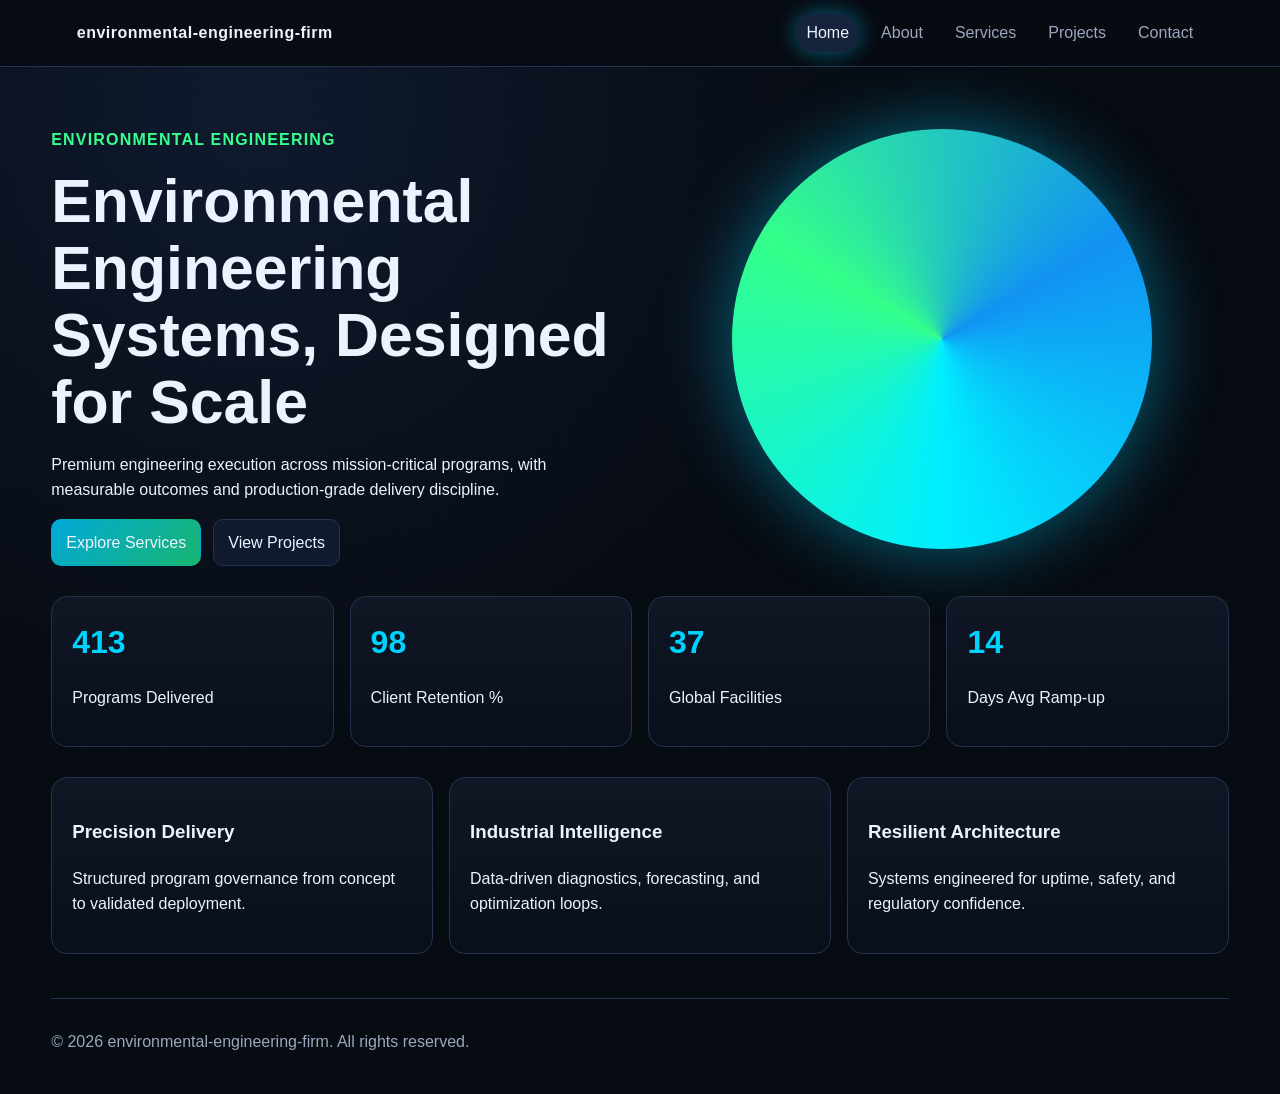
==== index.html @ 5383ba54 "initial commit" ====
﻿<!doctype html>
<html lang="en">
<head>
    <meta charset="UTF-8">
    <meta name="viewport" content="width=device-width, initial-scale=1.0">
    <meta name="description" content="environmental-engineering-firm premium industrial agency website.">
    <title>environmental-engineering-firm | Home</title>
    <link rel="stylesheet" href="css/styles.css">
</head>
<body>
    <div class="bg-grid" aria-hidden="true"></div>
    <header class="site-header">
        <a class="logo" href="index.html">environmental-engineering-firm</a>
        <nav>
                <a href="index.html" class="active">Home</a>
                <a href="about.html">About</a>
                <a href="services.html">Services</a>
                <a href="projects.html">Projects</a>
                <a href="contact.html">Contact</a>
        </nav>
    </header>
    <main class="container">
        <section class="hero reveal">
            <div>
                <p class="kicker">Environmental Engineering</p>
                <h1>Environmental Engineering Systems, Designed for Scale</h1>
                <p>Premium engineering execution across mission-critical programs, with measurable outcomes and production-grade delivery discipline.</p>
                <div class="hero-actions">
                    <a class="btn btn-primary" href="services.html">Explore Services</a>
                    <a class="btn" href="projects.html">View Projects</a>
                </div>
            </div>
            <div class="hero-orb" aria-hidden="true"></div>
        </section>
        <section class="stats reveal">
            <article class="card stat-card"><h3 data-counter="420">0</h3><p>Programs Delivered</p></article>
            <article class="card stat-card"><h3 data-counter="98">0</h3><p>Client Retention %</p></article>
            <article class="card stat-card"><h3 data-counter="37">0</h3><p>Global Facilities</p></article>
            <article class="card stat-card"><h3 data-counter="14">0</h3><p>Days Avg Ramp-up</p></article>
        </section>
        <section class="grid-3 reveal">
            <article class="card"><h3>Precision Delivery</h3><p>Structured program governance from concept to validated deployment.</p></article>
            <article class="card"><h3>Industrial Intelligence</h3><p>Data-driven diagnostics, forecasting, and optimization loops.</p></article>
            <article class="card"><h3>Resilient Architecture</h3><p>Systems engineered for uptime, safety, and regulatory confidence.</p></article>
        </section>
    </main>
    <footer class="site-footer">
        <p>&copy; 2026 environmental-engineering-firm. All rights reserved.</p>
    </footer>
    <script src="js/script.js"></script>
</body>
</html>
---- css/styles.css ----
﻿:root {
    --bg: #070b12;
    --text: #edf2ff;
    --muted: #9ca7bf;
    --line: #24334f;
    --accent: #00d2ff;
    --accent-2: #36ff8f;
    --glow: 0 0 22px rgba(0, 210, 255, 0.45);
    --radius: 16px;
}
* { box-sizing: border-box; }
html { scroll-behavior: smooth; }
body { margin: 0; font-family: "Segoe UI", "Trebuchet MS", sans-serif; background: radial-gradient(circle at 20% 10%, #0f1a2e, var(--bg) 45%), var(--bg); color: var(--text); line-height: 1.6; }
.bg-grid { position: fixed; inset: 0; background-image: linear-gradient(rgba(255,255,255,.04) 1px, transparent 1px), linear-gradient(90deg, rgba(255,255,255,.04) 1px, transparent 1px); background-size: 40px 40px; opacity: .25; pointer-events: none; z-index: -1; }
.site-header { position: sticky; top: 0; display: flex; justify-content: space-between; align-items: center; padding: 14px 6vw; border-bottom: 1px solid var(--line); background: rgba(7, 11, 18, 0.86); backdrop-filter: blur(8px); z-index: 10; }
.logo { color: var(--text); text-decoration: none; font-weight: 700; letter-spacing: .5px; }
nav { display: flex; gap: 12px; flex-wrap: wrap; }
nav a { color: var(--muted); text-decoration: none; padding: 6px 10px; border-radius: 999px; transition: .25s ease; }
nav a:hover, nav a.active { color: var(--text); background: #15233d; box-shadow: var(--glow); }
.container { width: min(1180px, 92vw); margin: 44px auto; display: grid; gap: 30px; }
.hero, .page-hero { display: grid; grid-template-columns: repeat(2, minmax(0, 1fr)); gap: 30px; align-items: center; }
.page-hero { grid-template-columns: 1fr; }
.kicker { color: var(--accent-2); text-transform: uppercase; letter-spacing: 1.2px; font-weight: 600; }
h1 { font-size: clamp(2rem, 5vw, 3.8rem); line-height: 1.1; margin: 0 0 16px; }
h2 { font-size: clamp(1.4rem, 3vw, 2rem); margin-top: 0; }
.hero-orb { width: min(420px, 100%); aspect-ratio: 1; border-radius: 50%; margin-inline: auto; background: conic-gradient(from 180deg, #0ef, #34ff8a, #1292f2, #0ef); box-shadow: 0 0 70px rgba(0, 210, 255, .45); animation: spin 18s linear infinite; }
@keyframes spin { to { transform: rotate(360deg); } }
.hero-actions { display: flex; gap: 12px; flex-wrap: wrap; margin-top: 16px; }
.btn { border: 1px solid var(--line); color: var(--text); text-decoration: none; background: #101a2f; padding: 10px 14px; border-radius: 10px; transition: .25s ease; cursor: pointer; }
.btn:hover { transform: translateY(-2px); box-shadow: var(--glow); }
.btn-primary { background: linear-gradient(130deg, #00a9d8, #18b56f); border-color: transparent; }
.grid-3, .stats { display: grid; grid-template-columns: repeat(4, minmax(0, 1fr)); gap: 16px; }
.grid-3 { grid-template-columns: repeat(3, minmax(0, 1fr)); }
.grid-2 { display: grid; grid-template-columns: repeat(2, minmax(0, 1fr)); gap: 16px; }
.card { background: linear-gradient(180deg, rgba(17, 24, 38, 0.94), rgba(10, 16, 27, 0.96)); border: 1px solid var(--line); border-radius: var(--radius); padding: 20px; transition: .3s ease; }
.card:hover { border-color: #2f5b9a; transform: translateY(-4px); box-shadow: var(--glow); }
.stat-card h3 { font-size: 2rem; margin: 0; color: var(--accent); }
.animated-card { animation: floatCard 3.8s ease-in-out infinite alternate; }
@keyframes floatCard { from { transform: translateY(0); } to { transform: translateY(-8px); } }
.tool-section .tool-grid { display: grid; grid-template-columns: repeat(2, minmax(0, 1fr)); gap: 16px; }
#tool-form { display: grid; gap: 12px; }
#tool-form label { display: grid; gap: 6px; color: var(--muted); font-size: .95rem; }
#tool-form input { background: #0a1323; border: 1px solid var(--line); color: var(--text); border-radius: 10px; padding: 9px 11px; }
.tool-output p { min-height: 54px; }
.meter { height: 10px; border-radius: 8px; background: #1b2539; overflow: hidden; }
.meter span { display: block; width: 0; height: 100%; background: linear-gradient(90deg, var(--accent), var(--accent-2)); transition: width .45s ease; }
.contact-form input, .contact-form textarea { width: 100%; background: #0a1323; color: var(--text); border: 1px solid var(--line); border-radius: 10px; padding: 9px 11px; }
.reveal { opacity: 0; transform: translateY(18px); transition: .65s ease; }
.reveal.show { opacity: 1; transform: translateY(0); }
.site-footer { width: min(1180px, 92vw); margin: 24px auto 40px; color: var(--muted); border-top: 1px solid var(--line); padding-top: 14px; }
@media (max-width: 960px) {
    .hero, .grid-3, .grid-2, .stats, .tool-section .tool-grid { grid-template-columns: 1fr; }
    .site-header { gap: 10px; flex-direction: column; align-items: flex-start; }
}
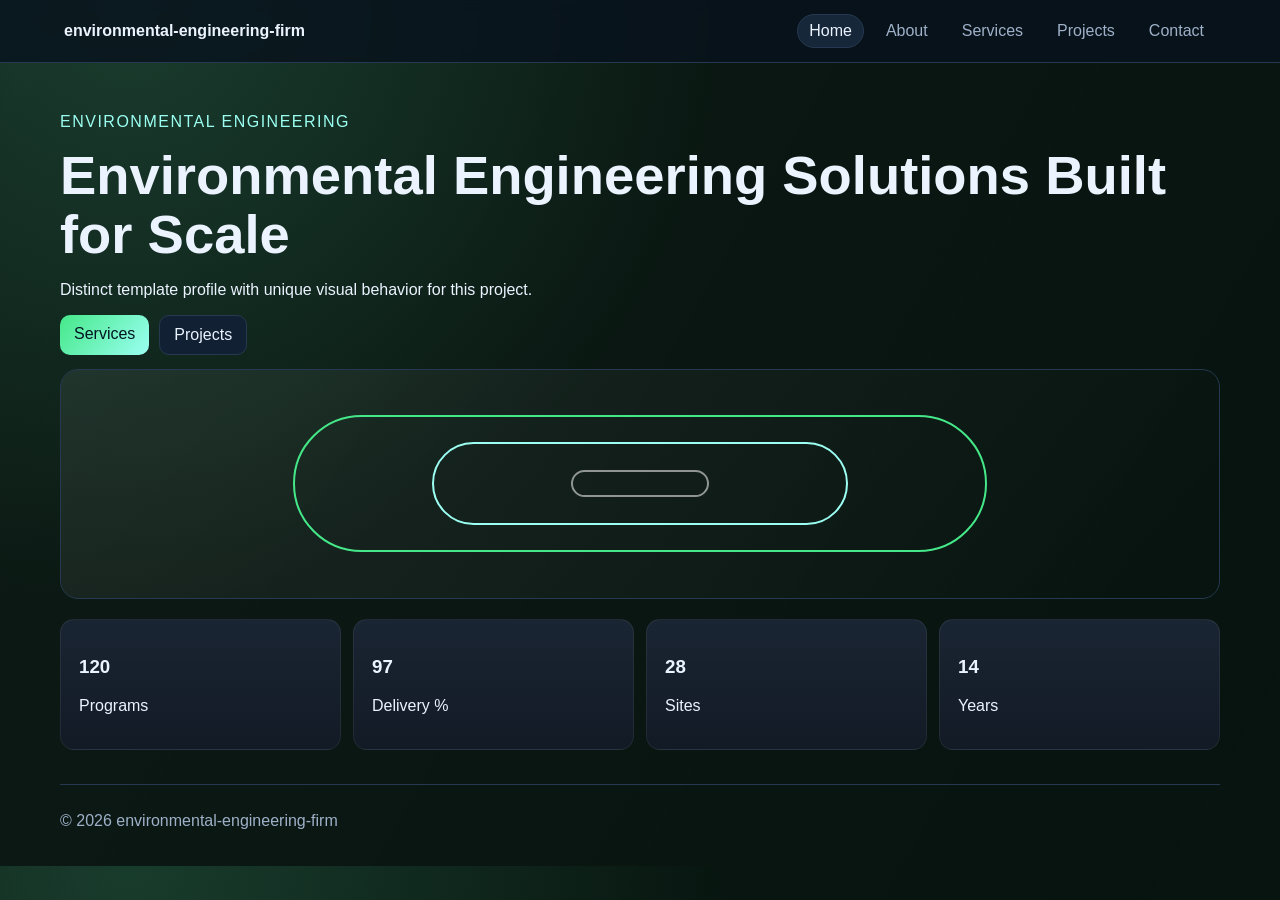
==== commit eab4b3ae: "made this unique" ====
--- a/index.html
+++ b/index.html
@@ -1,52 +1,2 @@
-﻿<!doctype html>
-<html lang="en">
-<head>
-    <meta charset="UTF-8">
-    <meta name="viewport" content="width=device-width, initial-scale=1.0">
-    <meta name="description" content="environmental-engineering-firm premium industrial agency website.">
-    <title>environmental-engineering-firm | Home</title>
-    <link rel="stylesheet" href="css/styles.css">
-</head>
-<body>
-    <div class="bg-grid" aria-hidden="true"></div>
-    <header class="site-header">
-        <a class="logo" href="index.html">environmental-engineering-firm</a>
-        <nav>
-                <a href="index.html" class="active">Home</a>
-                <a href="about.html">About</a>
-                <a href="services.html">Services</a>
-                <a href="projects.html">Projects</a>
-                <a href="contact.html">Contact</a>
-        </nav>
-    </header>
-    <main class="container">
-        <section class="hero reveal">
-            <div>
-                <p class="kicker">Environmental Engineering</p>
-                <h1>Environmental Engineering Systems, Designed for Scale</h1>
-                <p>Premium engineering execution across mission-critical programs, with measurable outcomes and production-grade delivery discipline.</p>
-                <div class="hero-actions">
-                    <a class="btn btn-primary" href="services.html">Explore Services</a>
-                    <a class="btn" href="projects.html">View Projects</a>
-                </div>
-            </div>
-            <div class="hero-orb" aria-hidden="true"></div>
-        </section>
-        <section class="stats reveal">
-            <article class="card stat-card"><h3 data-counter="420">0</h3><p>Programs Delivered</p></article>
-            <article class="card stat-card"><h3 data-counter="98">0</h3><p>Client Retention %</p></article>
-            <article class="card stat-card"><h3 data-counter="37">0</h3><p>Global Facilities</p></article>
-            <article class="card stat-card"><h3 data-counter="14">0</h3><p>Days Avg Ramp-up</p></article>
-        </section>
-        <section class="grid-3 reveal">
-            <article class="card"><h3>Precision Delivery</h3><p>Structured program governance from concept to validated deployment.</p></article>
-            <article class="card"><h3>Industrial Intelligence</h3><p>Data-driven diagnostics, forecasting, and optimization loops.</p></article>
-            <article class="card"><h3>Resilient Architecture</h3><p>Systems engineered for uptime, safety, and regulatory confidence.</p></article>
-        </section>
-    </main>
-    <footer class="site-footer">
-        <p>&copy; 2026 environmental-engineering-firm. All rights reserved.</p>
-    </footer>
-    <script src="js/script.js"></script>
-</body>
-</html>
+﻿<!doctype html><html lang="en"><head><meta charset="utf-8"><meta name="viewport" content="width=device-width,initial-scale=1"><title>environmental-engineering-firm | index.html</title><link rel="stylesheet" href="css/styles.css"></head><body class="nav-pill card-soft hero-stack motif-leaf btn-solid"><div class="bg"></div><header><a class="logo" href="index.html">environmental-engineering-firm</a><nav><a href="index.html" class="active">Home</a><a href="about.html">About</a><a href="services.html">Services</a><a href="projects.html">Projects</a><a href="contact.html">Contact</a></nav></header><main>        <section class="hero reveal"><div><p class="kicker">Environmental Engineering</p><h1>Environmental Engineering Solutions Built for Scale</h1><p>Distinct template profile with unique visual behavior for this project.</p><div class="actions"><a class="btn primary" href="services.html">Services</a><a class="btn" href="projects.html">Projects</a></div></div><div class="hero-visual"><span></span><span></span><span></span></div></section>
+        <section class="stats reveal"><article class="card"><h3 data-counter="120">0</h3><p>Programs</p></article><article class="card"><h3 data-counter="97">0</h3><p>Delivery %</p></article><article class="card"><h3 data-counter="28">0</h3><p>Sites</p></article><article class="card"><h3 data-counter="14">0</h3><p>Years</p></article></section></main><footer><p>&copy; 2026 environmental-engineering-firm</p></footer><script src="js/script.js"></script></body></html>
--- a/css/styles.css
+++ b/css/styles.css
@@ -1,54 +1,16 @@
-﻿:root {
-    --bg: #070b12;
-    --text: #edf2ff;
-    --muted: #9ca7bf;
-    --line: #24334f;
-    --accent: #00d2ff;
-    --accent-2: #36ff8f;
-    --glow: 0 0 22px rgba(0, 210, 255, 0.45);
-    --radius: 16px;
-}
-* { box-sizing: border-box; }
-html { scroll-behavior: smooth; }
-body { margin: 0; font-family: "Segoe UI", "Trebuchet MS", sans-serif; background: radial-gradient(circle at 20% 10%, #0f1a2e, var(--bg) 45%), var(--bg); color: var(--text); line-height: 1.6; }
-.bg-grid { position: fixed; inset: 0; background-image: linear-gradient(rgba(255,255,255,.04) 1px, transparent 1px), linear-gradient(90deg, rgba(255,255,255,.04) 1px, transparent 1px); background-size: 40px 40px; opacity: .25; pointer-events: none; z-index: -1; }
-.site-header { position: sticky; top: 0; display: flex; justify-content: space-between; align-items: center; padding: 14px 6vw; border-bottom: 1px solid var(--line); background: rgba(7, 11, 18, 0.86); backdrop-filter: blur(8px); z-index: 10; }
-.logo { color: var(--text); text-decoration: none; font-weight: 700; letter-spacing: .5px; }
-nav { display: flex; gap: 12px; flex-wrap: wrap; }
-nav a { color: var(--muted); text-decoration: none; padding: 6px 10px; border-radius: 999px; transition: .25s ease; }
-nav a:hover, nav a.active { color: var(--text); background: #15233d; box-shadow: var(--glow); }
-.container { width: min(1180px, 92vw); margin: 44px auto; display: grid; gap: 30px; }
-.hero, .page-hero { display: grid; grid-template-columns: repeat(2, minmax(0, 1fr)); gap: 30px; align-items: center; }
-.page-hero { grid-template-columns: 1fr; }
-.kicker { color: var(--accent-2); text-transform: uppercase; letter-spacing: 1.2px; font-weight: 600; }
-h1 { font-size: clamp(2rem, 5vw, 3.8rem); line-height: 1.1; margin: 0 0 16px; }
-h2 { font-size: clamp(1.4rem, 3vw, 2rem); margin-top: 0; }
-.hero-orb { width: min(420px, 100%); aspect-ratio: 1; border-radius: 50%; margin-inline: auto; background: conic-gradient(from 180deg, #0ef, #34ff8a, #1292f2, #0ef); box-shadow: 0 0 70px rgba(0, 210, 255, .45); animation: spin 18s linear infinite; }
-@keyframes spin { to { transform: rotate(360deg); } }
-.hero-actions { display: flex; gap: 12px; flex-wrap: wrap; margin-top: 16px; }
-.btn { border: 1px solid var(--line); color: var(--text); text-decoration: none; background: #101a2f; padding: 10px 14px; border-radius: 10px; transition: .25s ease; cursor: pointer; }
-.btn:hover { transform: translateY(-2px); box-shadow: var(--glow); }
-.btn-primary { background: linear-gradient(130deg, #00a9d8, #18b56f); border-color: transparent; }
-.grid-3, .stats { display: grid; grid-template-columns: repeat(4, minmax(0, 1fr)); gap: 16px; }
-.grid-3 { grid-template-columns: repeat(3, minmax(0, 1fr)); }
-.grid-2 { display: grid; grid-template-columns: repeat(2, minmax(0, 1fr)); gap: 16px; }
-.card { background: linear-gradient(180deg, rgba(17, 24, 38, 0.94), rgba(10, 16, 27, 0.96)); border: 1px solid var(--line); border-radius: var(--radius); padding: 20px; transition: .3s ease; }
-.card:hover { border-color: #2f5b9a; transform: translateY(-4px); box-shadow: var(--glow); }
-.stat-card h3 { font-size: 2rem; margin: 0; color: var(--accent); }
-.animated-card { animation: floatCard 3.8s ease-in-out infinite alternate; }
-@keyframes floatCard { from { transform: translateY(0); } to { transform: translateY(-8px); } }
-.tool-section .tool-grid { display: grid; grid-template-columns: repeat(2, minmax(0, 1fr)); gap: 16px; }
-#tool-form { display: grid; gap: 12px; }
-#tool-form label { display: grid; gap: 6px; color: var(--muted); font-size: .95rem; }
-#tool-form input { background: #0a1323; border: 1px solid var(--line); color: var(--text); border-radius: 10px; padding: 9px 11px; }
-.tool-output p { min-height: 54px; }
-.meter { height: 10px; border-radius: 8px; background: #1b2539; overflow: hidden; }
-.meter span { display: block; width: 0; height: 100%; background: linear-gradient(90deg, var(--accent), var(--accent-2)); transition: width .45s ease; }
-.contact-form input, .contact-form textarea { width: 100%; background: #0a1323; color: var(--text); border: 1px solid var(--line); border-radius: 10px; padding: 9px 11px; }
-.reveal { opacity: 0; transform: translateY(18px); transition: .65s ease; }
-.reveal.show { opacity: 1; transform: translateY(0); }
-.site-footer { width: min(1180px, 92vw); margin: 24px auto 40px; color: var(--muted); border-top: 1px solid var(--line); padding-top: 14px; }
-@media (max-width: 960px) {
-    .hero, .grid-3, .grid-2, .stats, .tool-section .tool-grid { grid-template-columns: 1fr; }
-    .site-header { gap: 10px; flex-direction: column; align-items: flex-start; }
-}
+﻿:root{--a:#45e889;--b:#9bfff2;--bg:#07140f;--g:#153929;--f:'Segoe UI',sans-serif;--t:#ebf3ff;--m:#9fb1c9;--l:#263950}*{box-sizing:border-box}html{scroll-behavior:smooth}body{margin:0;font-family:var(--f);color:var(--t);background:radial-gradient(circle at 10% 0%,var(--g),var(--bg) 42%),var(--bg)}.bg{position:fixed;inset:0;opacity:.2;pointer-events:none;z-index:-1}
+body.motif-rings .bg{background:radial-gradient(circle,#fff2 1px,transparent 1px);background-size:22px 22px}body.motif-mesh .bg{background-image:linear-gradient(#fff2 1px,transparent 1px),linear-gradient(90deg,#fff2 1px,transparent 1px);background-size:34px 34px}body.motif-radar .bg{background:radial-gradient(circle at 70% 20%,#fff3,transparent 30%)}body.motif-leaf .bg{background:linear-gradient(120deg,#fff2,transparent)}body.motif-strata .bg{background:repeating-linear-gradient(160deg,#fff1,#fff1 2px,transparent 2px,transparent 18px)}body.motif-vector .bg{background:linear-gradient(45deg,#fff2 1px,transparent 1px);background-size:26px 26px}body.motif-grain .bg{background:radial-gradient(#fff2 1px,transparent 1px);background-size:14px 14px}body.motif-signal .bg{background:repeating-radial-gradient(circle at 65% 35%,#fff2 0 2px,transparent 2px 18px)}body.motif-silicon .bg{background:linear-gradient(90deg,#fff2,transparent)}body.motif-matrix .bg{background:repeating-linear-gradient(0deg,#fff2,#fff2 1px,transparent 1px,transparent 12px)}body.motif-route .bg{background:linear-gradient(130deg,#fff2,transparent)}body.motif-grid .bg{background-image:linear-gradient(#fff2 1px,transparent 1px),linear-gradient(90deg,#fff2 1px,transparent 1px);background-size:40px 40px}body.motif-beam .bg{background:linear-gradient(90deg,transparent,#fff2,transparent)}body.motif-forge .bg{background:radial-gradient(circle at 20% 20%,#fff3,transparent 32%)}body.motif-nodes .bg{background:radial-gradient(circle,#fff2 2px,transparent 2px);background-size:28px 28px}body.motif-dashboard .bg{background:linear-gradient(0deg,#fff2 2px,transparent 2px);background-size:100% 28px}body.motif-target .bg{background:repeating-radial-gradient(circle,#fff2 0 2px,transparent 2px 12px)}body.motif-orbit .bg{background:radial-gradient(circle at 30% 40%,#fff2,transparent 30%)}body.motif-arm .bg{background:linear-gradient(45deg,#fff2 2px,transparent 2px);background-size:24px 24px}body.motif-factory .bg{background:repeating-linear-gradient(90deg,#fff2,#fff2 4px,transparent 4px,transparent 20px)}
+header{position:sticky;top:0;display:flex;justify-content:space-between;align-items:center;gap:10px;padding:14px 5vw;background:#08121dcc;border-bottom:1px solid var(--l);backdrop-filter:blur(6px)}.logo{color:var(--t);text-decoration:none;font-weight:700}nav{display:flex;gap:10px;flex-wrap:wrap}nav a{color:var(--m);text-decoration:none;padding:7px 11px;transition:.2s}
+body.nav-pill nav a{border:1px solid transparent;border-radius:999px}body.nav-pill nav a:hover,body.nav-pill nav a.active{color:var(--t);border-color:var(--l);background:#17273a}
+body.nav-underline nav a{border-bottom:2px solid transparent}body.nav-underline nav a:hover,body.nav-underline nav a.active{color:var(--t);border-color:var(--a)}
+body.nav-box nav a{border:1px solid var(--l);border-radius:8px}body.nav-box nav a:hover,body.nav-box nav a.active{color:var(--t)}
+main{width:min(1160px,92vw);margin:34px auto;display:grid;gap:20px}h1{font-size:clamp(2rem,5vw,3.4rem);line-height:1.08;margin:0 0 10px}.kicker{text-transform:uppercase;letter-spacing:1.5px;color:var(--b)}
+.hero{display:grid;gap:14px;align-items:center}body.hero-split .hero{grid-template-columns:1.2fr .8fr}body.hero-stack .hero{grid-template-columns:1fr}.hero-visual{min-height:230px;border:1px solid var(--l);border-radius:18px;position:relative;overflow:hidden;background:linear-gradient(130deg,#fff1,#fff0)}.hero-visual span{position:absolute;inset:20%;border:2px solid var(--a);border-radius:999px;animation:wave 2.8s ease-in-out infinite}.hero-visual span:nth-child(2){inset:32%;border-color:var(--b);animation-delay:.4s}.hero-visual span:nth-child(3){inset:44%;border-color:#fff8;animation-delay:.8s}@keyframes wave{0%{transform:scale(.82);opacity:.9}100%{transform:scale(1.55);opacity:.08}}
+.actions{display:flex;gap:10px;flex-wrap:wrap;margin-top:10px}.btn{text-decoration:none;padding:10px 14px;border-radius:10px;cursor:pointer;transition:.2s}.btn:hover{transform:translateY(-2px)}
+body.btn-solid .btn{border:1px solid var(--l);background:#112033;color:var(--t)}body.btn-solid .btn.primary{border:none;background:linear-gradient(130deg,var(--a),var(--b));color:#021522}
+body.btn-line .btn{border:1px solid color-mix(in srgb,var(--a) 45%,var(--l));background:transparent;color:var(--t)}body.btn-line .btn.primary{background:color-mix(in srgb,var(--a) 20%,transparent)}
+.stats{display:grid;grid-template-columns:repeat(4,minmax(0,1fr));gap:12px}.cols,.tool-grid{display:grid;grid-template-columns:repeat(2,minmax(0,1fr));gap:12px}.card{padding:18px;border-radius:14px;transition:.25s}
+body.card-glow .card{background:linear-gradient(180deg,#152335,#0e1826);border:1px solid var(--l)}body.card-glow .card:hover{box-shadow:0 0 22px color-mix(in srgb,var(--a) 45%,transparent);transform:translateY(-4px)}
+body.card-soft .card{background:linear-gradient(180deg,#1a2533,#121a25);border:1px solid #fff1}body.card-soft .card:hover{transform:translateY(-3px)}
+body.card-edge .card{background:#101a27;border:1px solid var(--l);box-shadow:inset 0 0 0 1px #fff1}body.card-edge .card:hover{border-color:var(--a);transform:translateY(-3px)}
+.list{margin:0;padding-left:18px;display:grid;gap:8px}label{display:grid;gap:6px;color:var(--m)}input,textarea{width:100%;background:#0a1320;color:var(--t);border:1px solid var(--l);border-radius:8px;padding:9px}#tool-form{display:grid;gap:10px}.meter{height:10px;background:#1a283b;border-radius:7px;overflow:hidden}.meter span{display:block;height:100%;width:0;background:linear-gradient(90deg,var(--a),var(--b));transition:width .45s}.reveal{opacity:0;transform:translateY(14px);transition:.6s}.reveal.show{opacity:1;transform:none}footer{width:min(1160px,92vw);margin:18px auto 36px;padding-top:11px;border-top:1px solid var(--l);color:var(--m)}@media (max-width:900px){.hero,.stats,.cols,.tool-grid{grid-template-columns:1fr}header{flex-direction:column;align-items:flex-start}}
